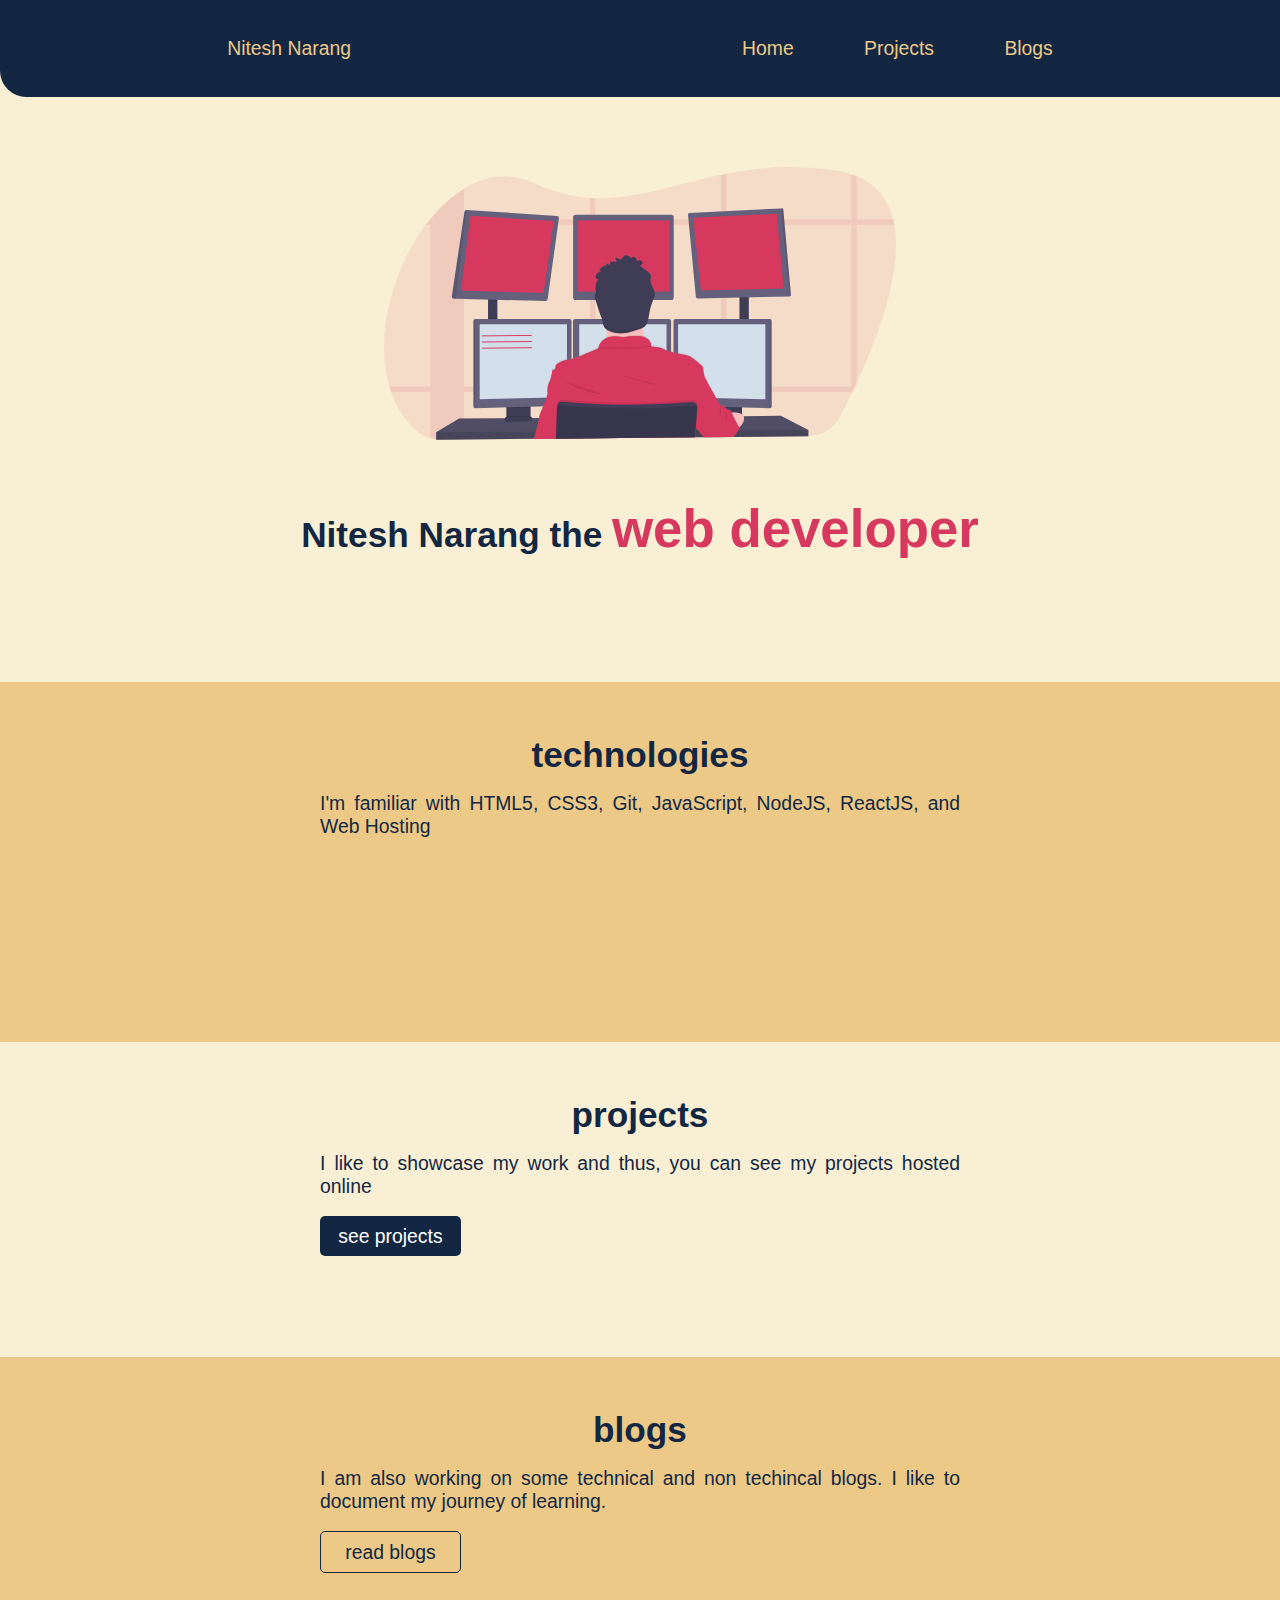
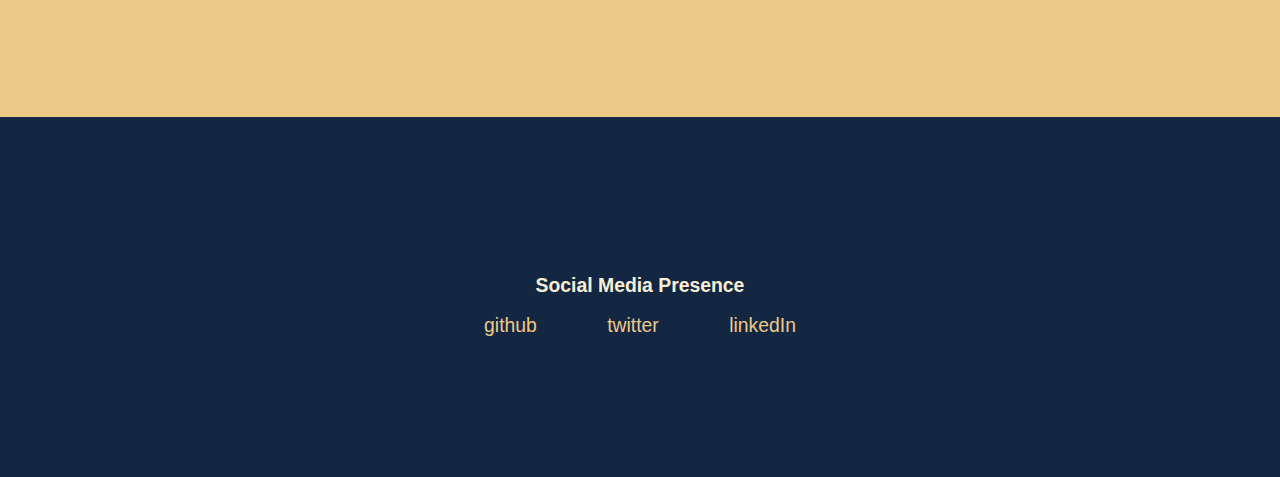
==== index.html @ affed8ef "initial commit" ====
<!DOCTYPE html>
<html lang="en">

<head>
    <meta charset="UTF-8">
    <meta name="viewport" content="width=device-width, initial-scale=1.0">
    <title>Nitesh Portfolio</title>
    <link rel="stylesheet" href="./styles/index.css">
</head>

<body>
    <header class="navbar">
        <nav class="navbar__wrapper">
            <a href="#" class="navbar__wrapper__brandName">Nitesh Narang</a>
            <ul class="navbar__wrapper__container">
                <li><a href="./index.html">Home</a></li>
                <li><a href="./projects.html">Projects</a></li>
                <li><a href="./blogs.html">Blogs</a></li>
            </ul>
        </nav>
    </header>

    <section class="hero">
        <div class="hero__wrapper">
            <img src="./images/hero.svg" alt="hero image here">
            <h2 class="hero__wrapper__heading">
                Nitesh Narang the
                <strong>web developer</strong>
            </h2>
        </div>
    </section>

    <main class="main">
        <div class="main__wrapper">
            <div class="main__wrapper__dark">
                <div class="main__wrapper__dark__center">
                    <h3>technologies</h3>
                    <p>I'm familiar with HTML5, CSS3, Git, JavaScript,
                        NodeJS, ReactJS, and Web Hosting</p>
                </div>
            </div>
            <div class="main__wrapper__light">
                <div class="main__wrapper__light__center">
                    <h3>projects</h3>
                    <p>I like to showcase my work and thus,
                        you can see my projects hosted online</p>
                    <a href="./projects.html" class="button button-primary">
                        see projects
                    </a>
                </div>
            </div>
            <div class="main__wrapper__dark">
                <div class="main__wrapper__dark__center">
                    <h3>blogs</h3>
                    <p>I am also working on some technical and non techincal blogs.
                        I like to document my journey of learning.</p>
                    <a href="./blogs.html" class="button button-secondary">
                        read blogs
                    </a>
                </div>
            </div>
        </div>
    </main>

    <footer class="footer">
        <div class="footer__wrapper">
            <h3>Social Media Presence</h3>
            <ul class="footer__wrapper__list">
                <li><a href="https://github.com/theniteshnarang" target="_blank">github</a></li>
                <li> <a href="https://twitter.com/theniteshnarang" target="_blank">twitter</a></li>
                <li> <a href="https://www.linkedin.com/in/nitesh-narang-72511295/" target="_blank">linkedIn</a></li>
            </ul>
        </div>
    </footer>
</body>

</html>
---- styles/index.css ----
* {
  margin: 0;
  padding: 0;
  -webkit-box-sizing: border-box;
          box-sizing: border-box;
  font-size: 1.1rem;
  font-family: "Montserrat", sans-serif;
  color: #132743;
  scroll-behavior: smooth;
  text-decoration: none;
  text-align: center;
}

body {
  background-color: #f8efd4;
}

.button {
  color: white;
  padding: 0.5rem 1rem;
  border-radius: 5px;
  display: block;
  max-width: 8rem;
  margin: 1rem 0;
}

.button-primary {
  background-color: #132743;
}

.button-primary:hover {
  color: #d7385e;
}

.button-secondary {
  color: #132743;
  border: 1px solid #132743;
}

.button-secondary:hover {
  background-color: #d7385e;
}

.navbar {
  background-color: #132743;
  padding: 0.2rem 0;
  border-bottom-left-radius: 1.5rem;
}

.navbar__wrapper {
  display: -webkit-box;
  display: -ms-flexbox;
  display: flex;
  height: 10vh;
  width: 70vw;
  margin: 0 auto;
  -webkit-box-pack: justify;
      -ms-flex-pack: justify;
          justify-content: space-between;
  -webkit-box-align: center;
      -ms-flex-align: center;
          align-items: center;
}

.navbar__wrapper__brandName {
  margin-left: 2rem;
  color: #edc988;
}

.navbar__wrapper__container {
  display: -webkit-box;
  display: -ms-flexbox;
  display: flex;
  list-style-type: none;
}

.navbar__wrapper__container li {
  margin: 0 2rem;
}

.navbar__wrapper__container li a {
  color: #edc988;
}

.navbar__wrapper__container li a:hover {
  color: #d7385e;
}

.hero__wrapper {
  padding: 4rem;
}

.hero__wrapper img {
  width: 40vw;
}

.hero__wrapper__heading {
  margin: 3rem;
  font-size: 2rem;
  color: #132743;
}

.hero__wrapper__heading strong {
  font-size: 3rem;
  color: #d7385e;
}

.main__wrapper__dark, .main__wrapper__light {
  padding: 2rem 0;
  height: 35vh;
}

.main__wrapper__dark h3, .main__wrapper__light h3 {
  font-size: 2rem;
  margin: 1rem 0;
}

.main__wrapper__dark__center, .main__wrapper__light__center {
  max-width: 50vw;
  margin: 0 auto;
}

.main__wrapper__dark__center p, .main__wrapper__light__center p {
  text-align: justify;
  margin: 1rem 0;
}

.main__wrapper__dark {
  height: 40vh;
  background-color: #edc988;
}

.footer__wrapper {
  background-color: #132743;
  height: 40vh;
  display: -webkit-box;
  display: -ms-flexbox;
  display: flex;
  -webkit-box-orient: vertical;
  -webkit-box-direction: normal;
      -ms-flex-direction: column;
          flex-direction: column;
  -webkit-box-pack: center;
      -ms-flex-pack: center;
          justify-content: center;
}

.footer__wrapper h3 {
  color: #f8efd4;
  margin: 1rem 0;
}

.footer__wrapper__list {
  display: -webkit-box;
  display: -ms-flexbox;
  display: flex;
  -webkit-box-pack: center;
      -ms-flex-pack: center;
          justify-content: center;
  color: #edc988;
}

.footer__wrapper__list li {
  margin: 0 2rem;
}

.footer__wrapper__list li a {
  color: #edc988;
}

.footer__wrapper__list li a:hover {
  color: #d7385e;
}
/*# sourceMappingURL=index.css.map */
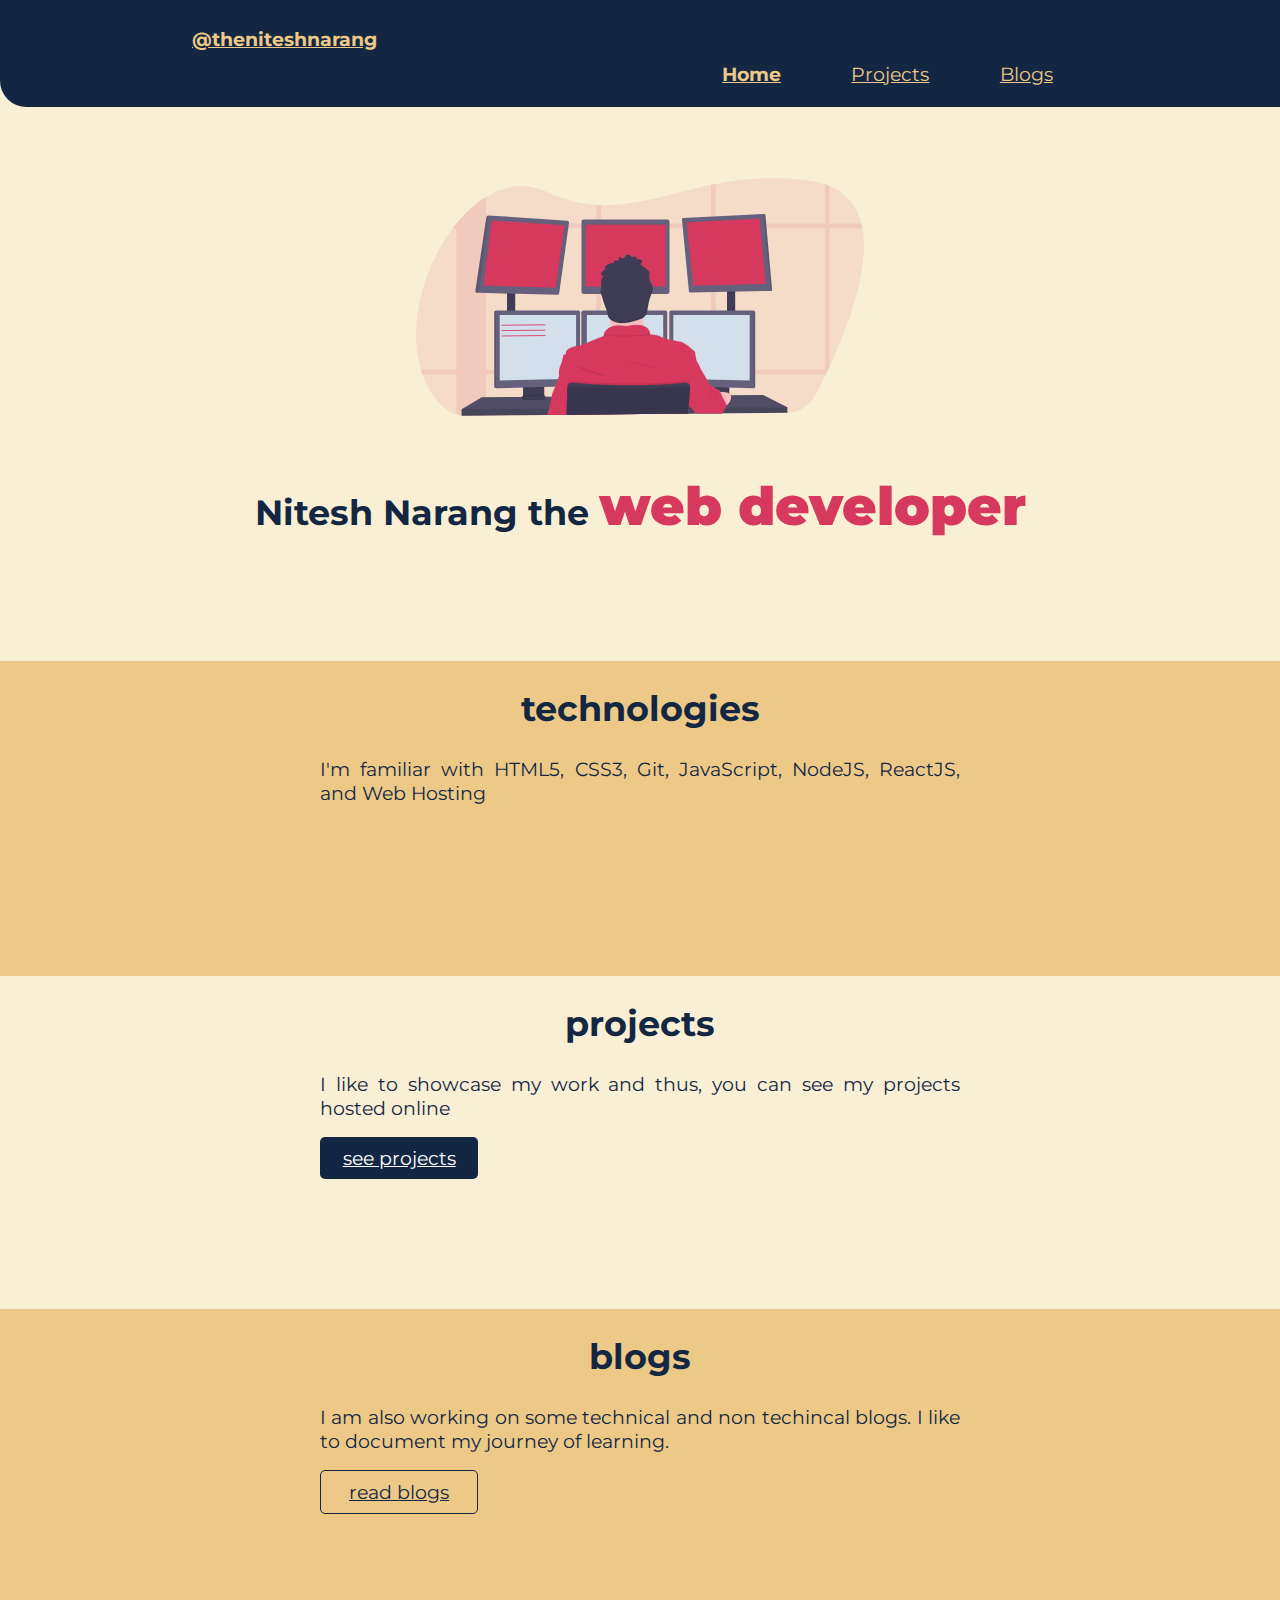
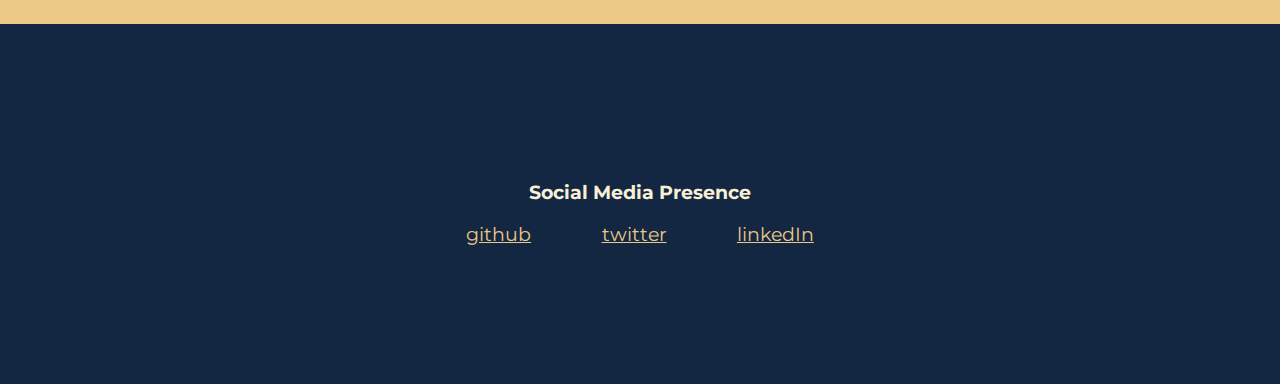
==== commit 6229bfa0: "fix:styling" ====
--- a/index.html
+++ b/index.html
@@ -11,9 +11,9 @@
 <body>
     <header class="navbar">
         <nav class="navbar__wrapper">
-            <a href="#" class="navbar__wrapper__brandName">Nitesh Narang</a>
+            <a href="#" class="navbar__wrapper__brandName">@theniteshnarang</a>
             <ul class="navbar__wrapper__container">
-                <li><a href="./index.html">Home</a></li>
+                <li class="active"><a href="./index.html">Home</a></li>
                 <li><a href="./projects.html">Projects</a></li>
                 <li><a href="./blogs.html">Blogs</a></li>
             </ul>
--- a/styles/index.css
+++ b/styles/index.css
@@ -1,3 +1,4 @@
+@import url("https://fonts.googleapis.com/css2?family=Montserrat:wght@400;600;700&display=swap");
 * {
   margin: 0;
   padding: 0;
@@ -7,7 +8,6 @@
   font-family: "Montserrat", sans-serif;
   color: #132743;
   scroll-behavior: smooth;
-  text-decoration: none;
   text-align: center;
 }
 
@@ -20,7 +20,7 @@
   padding: 0.5rem 1rem;
   border-radius: 5px;
   display: block;
-  max-width: 8rem;
+  max-width: 9rem;
   margin: 1rem 0;
 }
 
@@ -29,6 +29,10 @@
 }
 
 .button-primary:hover {
+  color: #d7385e;
+}
+
+.button-primary:focus {
   color: #d7385e;
 }
 
@@ -41,9 +45,13 @@
   background-color: #d7385e;
 }
 
+.active {
+  font-weight: bold;
+}
+
 .navbar {
   background-color: #132743;
-  padding: 0.2rem 0;
+  padding: 1rem 0;
   border-bottom-left-radius: 1.5rem;
 }
 
@@ -51,8 +59,8 @@
   display: -webkit-box;
   display: -ms-flexbox;
   display: flex;
-  height: 10vh;
-  width: 70vw;
+  height: 8vh;
+  max-width: 70vw;
   margin: 0 auto;
   -webkit-box-pack: justify;
       -ms-flex-pack: justify;
@@ -63,8 +71,10 @@
 }
 
 .navbar__wrapper__brandName {
-  margin-left: 2rem;
   color: #edc988;
+  font-weight: bold;
+  -webkit-transform: translateY(-15px);
+          transform: translateY(-15px);
 }
 
 .navbar__wrapper__container {
@@ -72,6 +82,8 @@
   display: -ms-flexbox;
   display: flex;
   list-style-type: none;
+  -webkit-transform: translateY(20px);
+          transform: translateY(20px);
 }
 
 .navbar__wrapper__container li {
@@ -87,15 +99,15 @@
 }
 
 .hero__wrapper {
-  padding: 4rem;
+  padding: 4rem 0;
 }
 
 .hero__wrapper img {
-  width: 40vw;
+  width: 35vw;
 }
 
 .hero__wrapper__heading {
-  margin: 3rem;
+  margin: 3rem 0;
   font-size: 2rem;
   color: #132743;
 }
@@ -106,13 +118,13 @@
 }
 
 .main__wrapper__dark, .main__wrapper__light {
-  padding: 2rem 0;
-  height: 35vh;
+  padding: 1.5rem 0;
+  height: 37vh;
 }
 
 .main__wrapper__dark h3, .main__wrapper__light h3 {
   font-size: 2rem;
-  margin: 1rem 0;
+  margin: 0 0 1rem 0;
 }
 
 .main__wrapper__dark__center, .main__wrapper__light__center {
@@ -122,11 +134,11 @@
 
 .main__wrapper__dark__center p, .main__wrapper__light__center p {
   text-align: justify;
-  margin: 1rem 0;
+  padding: 0.5rem 0 0 0;
 }
 
 .main__wrapper__dark {
-  height: 40vh;
+  height: 35vh;
   background-color: #edc988;
 }
 
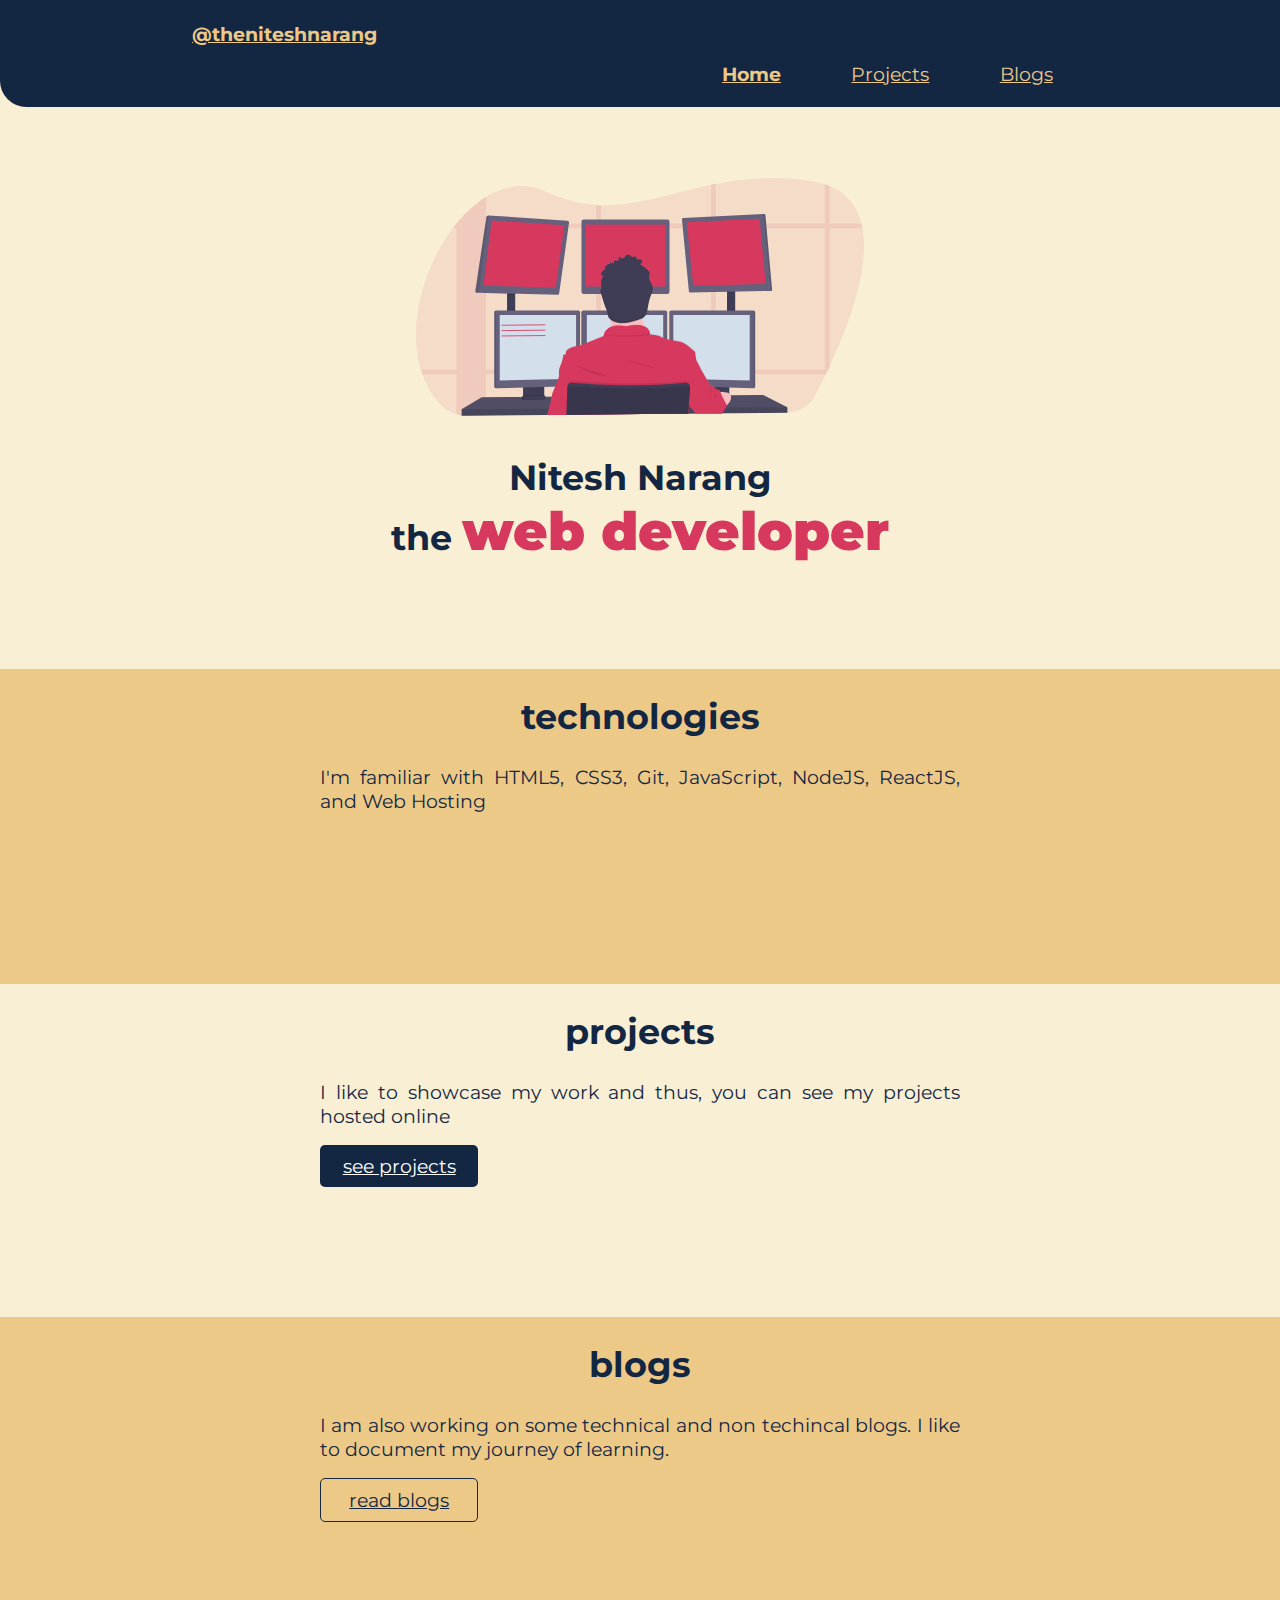
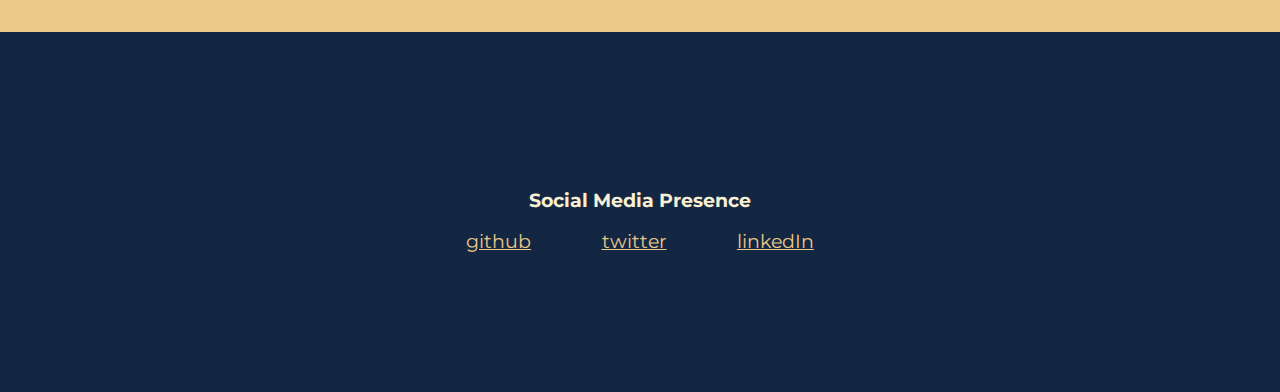
==== commit a9578938: "feat:add mobile responsive" ====
--- a/index.html
+++ b/index.html
@@ -24,7 +24,7 @@
         <div class="hero__wrapper">
             <img src="./images/hero.svg" alt="hero image here">
             <h2 class="hero__wrapper__heading">
-                Nitesh Narang the
+                Nitesh Narang <br>the
                 <strong>web developer</strong>
             </h2>
         </div>
--- a/styles/index.css
+++ b/styles/index.css
@@ -73,8 +73,8 @@
 .navbar__wrapper__brandName {
   color: #edc988;
   font-weight: bold;
-  -webkit-transform: translateY(-15px);
-          transform: translateY(-15px);
+  -webkit-transform: translateY(-20px);
+          transform: translateY(-20px);
 }
 
 .navbar__wrapper__container {
@@ -106,15 +106,45 @@
   width: 35vw;
 }
 
+@media only screen and (max-width: 768px) {
+  .hero__wrapper img {
+    width: 60vw;
+  }
+}
+
+@media only screen and (max-width: 400px) {
+  .hero__wrapper img {
+    width: 80vw;
+  }
+}
+
 .hero__wrapper__heading {
-  margin: 3rem 0;
+  margin: 2rem 0;
   font-size: 2rem;
   color: #132743;
 }
 
+@media only screen and (max-width: 510px) {
+  .hero__wrapper__heading {
+    font-size: 1.5rem;
+  }
+}
+
 .hero__wrapper__heading strong {
   font-size: 3rem;
   color: #d7385e;
+}
+
+@media only screen and (max-width: 510px) {
+  .hero__wrapper__heading strong {
+    font-size: 2rem;
+  }
+}
+
+@media only screen and (max-width: 400px) {
+  .hero__wrapper__heading strong {
+    font-size: 1.5rem;
+  }
 }
 
 .main__wrapper__dark, .main__wrapper__light {
@@ -122,6 +152,12 @@
   height: 37vh;
 }
 
+@media only screen and (max-width: 400px) {
+  .main__wrapper__dark, .main__wrapper__light {
+    height: 40vh;
+  }
+}
+
 .main__wrapper__dark h3, .main__wrapper__light h3 {
   font-size: 2rem;
   margin: 0 0 1rem 0;
@@ -137,9 +173,39 @@
   padding: 0.5rem 0 0 0;
 }
 
+@media only screen and (max-width: 768px) {
+  .main__wrapper__dark__center, .main__wrapper__light__center {
+    max-width: 70vw;
+  }
+}
+
+@media only screen and (max-width: 510px) {
+  .main__wrapper__dark__center, .main__wrapper__light__center {
+    max-width: 90vw;
+  }
+}
+
+@media only screen and (max-width: 400px) {
+  .main__wrapper__dark__center, .main__wrapper__light__center {
+    font-size: 0.8rem;
+  }
+}
+
 .main__wrapper__dark {
   height: 35vh;
   background-color: #edc988;
+}
+
+@media only screen and (max-width: 768px) {
+  .main__wrapper__dark {
+    height: 40vh;
+  }
+}
+
+@media only screen and (max-width: 400px) {
+  .main__wrapper__dark {
+    height: 45vh;
+  }
 }
 
 .footer__wrapper {
@@ -172,10 +238,25 @@
   color: #edc988;
 }
 
+@media only screen and (max-width: 400px) {
+  .footer__wrapper__list {
+    -webkit-box-orient: vertical;
+    -webkit-box-direction: normal;
+        -ms-flex-direction: column;
+            flex-direction: column;
+  }
+}
+
 .footer__wrapper__list li {
   margin: 0 2rem;
 }
 
+@media only screen and (max-width: 400px) {
+  .footer__wrapper__list li {
+    margin: 0.5rem;
+  }
+}
+
 .footer__wrapper__list li a {
   color: #edc988;
 }
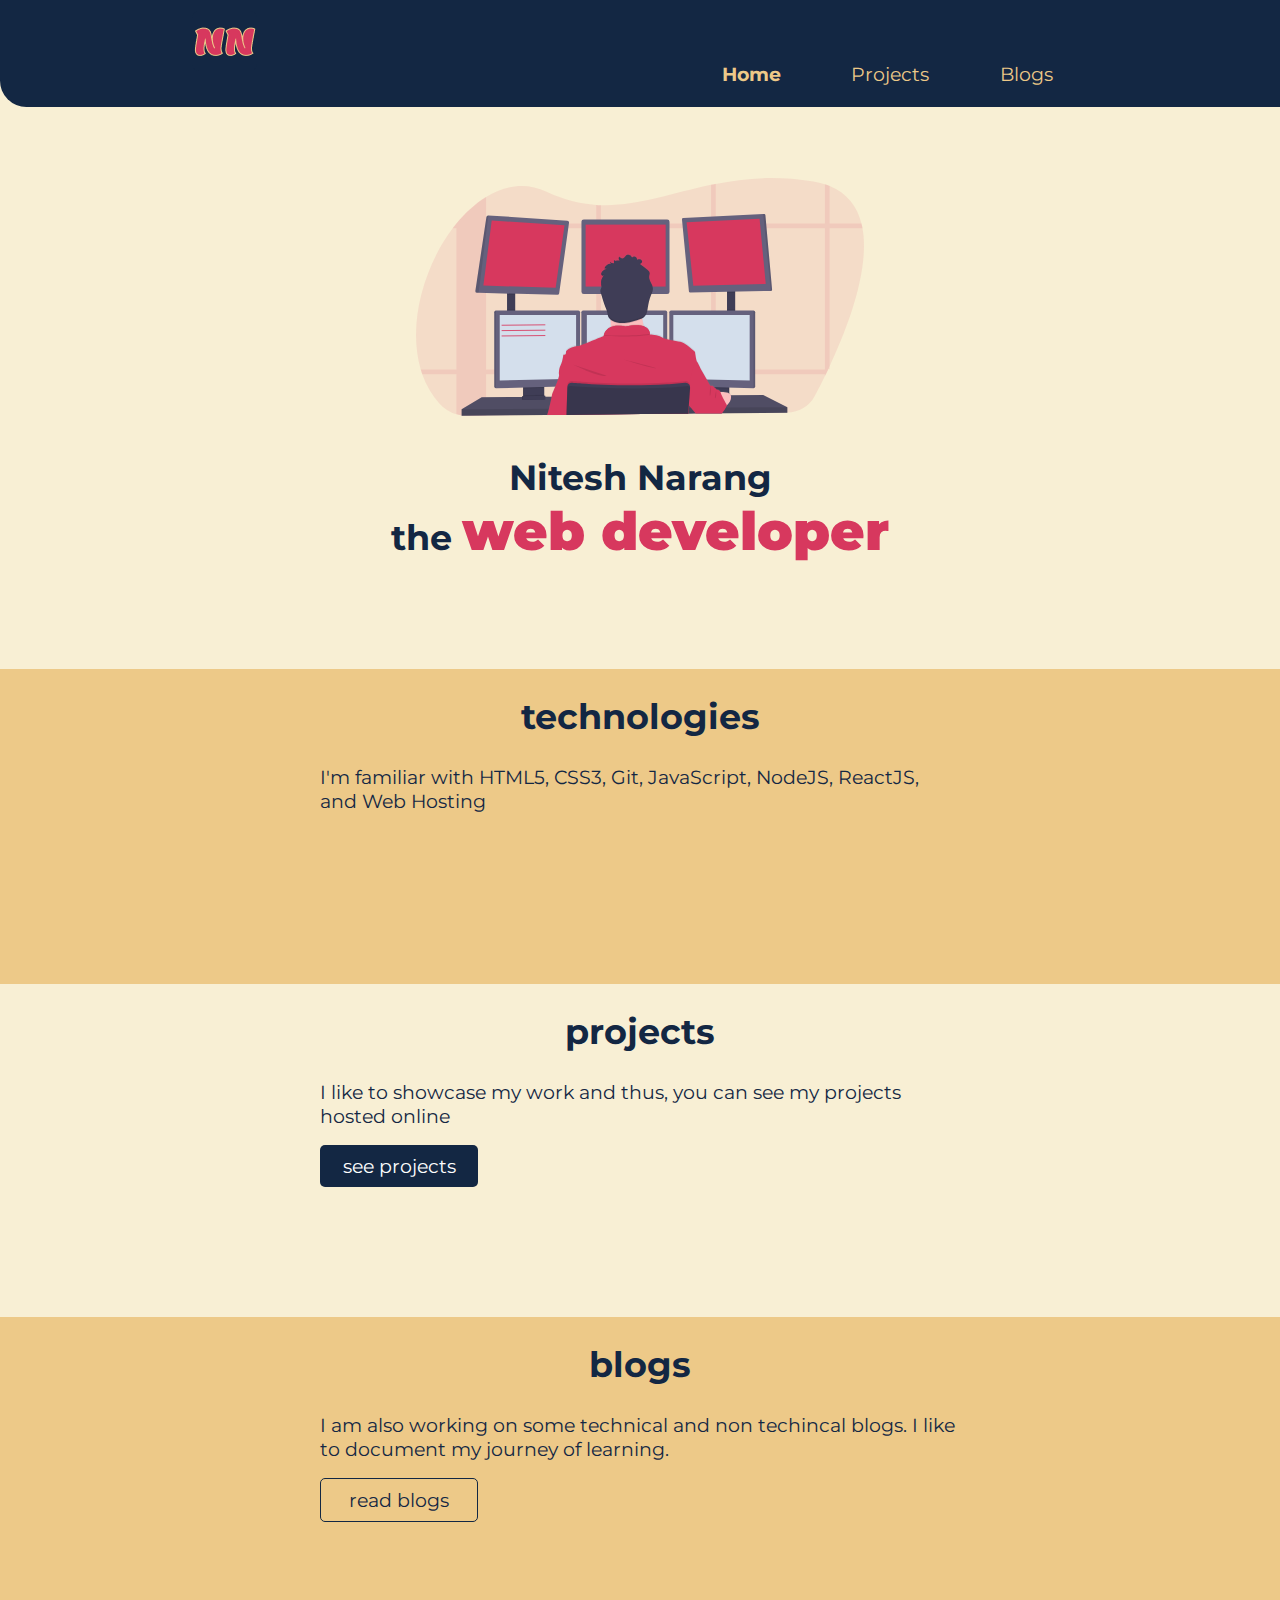
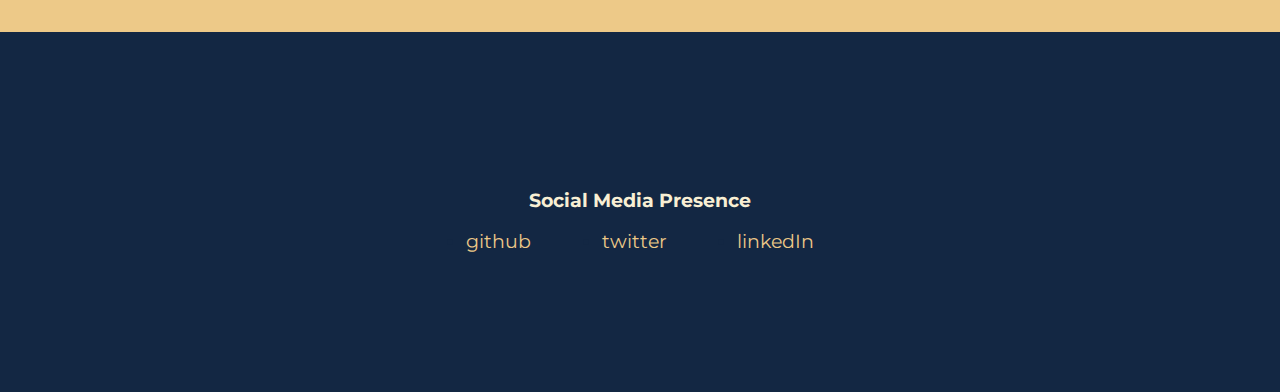
==== commit 2a9c857a: "style: added favicon and logo" ====
--- a/index.html
+++ b/index.html
@@ -5,13 +5,18 @@
     <meta charset="UTF-8">
     <meta name="viewport" content="width=device-width, initial-scale=1.0">
     <title>Nitesh Portfolio</title>
+    <link rel="apple-touch-icon" sizes="180x180" href="./images/favicon_io/apple-touch-icon.png">
+    <link rel="icon" type="image/png" sizes="32x32" href="./images/favicon_io/favicon-32x32.png">
+    <link rel="icon" type="image/png" sizes="16x16" href="./images/favicon_io/favicon-16x16.png">
     <link rel="stylesheet" href="./styles/index.css">
 </head>
 
 <body>
     <header class="navbar">
         <nav class="navbar__wrapper">
-            <a href="#" class="navbar__wrapper__brandName">@theniteshnarang</a>
+            <a href="./index.html" class="navbar__wrapper__brandName">
+                <img src="./images/favicon_io/favicon.png" alt="logo here">
+            </a>
             <ul class="navbar__wrapper__container">
                 <li class="active"><a href="./index.html">Home</a></li>
                 <li><a href="./projects.html">Projects</a></li>
@@ -35,15 +40,13 @@
             <div class="main__wrapper__dark">
                 <div class="main__wrapper__dark__center">
                     <h3>technologies</h3>
-                    <p>I'm familiar with HTML5, CSS3, Git, JavaScript,
-                        NodeJS, ReactJS, and Web Hosting</p>
+                    <p>I'm familiar with HTML5, CSS3, Git, JavaScript, NodeJS, ReactJS, and Web Hosting</p>
                 </div>
             </div>
             <div class="main__wrapper__light">
                 <div class="main__wrapper__light__center">
                     <h3>projects</h3>
-                    <p>I like to showcase my work and thus,
-                        you can see my projects hosted online</p>
+                    <p>I like to showcase my work and thus, you can see my projects hosted online</p>
                     <a href="./projects.html" class="button button-primary">
                         see projects
                     </a>
@@ -52,8 +55,7 @@
             <div class="main__wrapper__dark">
                 <div class="main__wrapper__dark__center">
                     <h3>blogs</h3>
-                    <p>I am also working on some technical and non techincal blogs.
-                        I like to document my journey of learning.</p>
+                    <p>I am also working on some technical and non techincal blogs. I like to document my journey of learning.</p>
                     <a href="./blogs.html" class="button button-secondary">
                         read blogs
                     </a>
--- a/styles/index.css
+++ b/styles/index.css
@@ -7,6 +7,7 @@
   font-size: 1.1rem;
   font-family: "Montserrat", sans-serif;
   color: #132743;
+  text-decoration: none;
   scroll-behavior: smooth;
   text-align: center;
 }
@@ -51,7 +52,7 @@
 
 .navbar {
   background-color: #132743;
-  padding: 1rem 0;
+  padding: 1rem;
   border-bottom-left-radius: 1.5rem;
 }
 
@@ -70,11 +71,45 @@
           align-items: center;
 }
 
-.navbar__wrapper__brandName {
-  color: #edc988;
-  font-weight: bold;
-  -webkit-transform: translateY(-20px);
-          transform: translateY(-20px);
+@media only screen and (max-width: 768px) {
+  .navbar__wrapper {
+    max-width: 95vw;
+    margin: 0 1rem;
+  }
+}
+
+@media only screen and (max-width: 510px) {
+  .navbar__wrapper {
+    height: 10vh;
+  }
+}
+
+@media only screen and (max-width: 425px) {
+  .navbar__wrapper {
+    -webkit-box-pack: center;
+        -ms-flex-pack: center;
+            justify-content: center;
+  }
+}
+
+.navbar__wrapper__brandName img {
+  -webkit-transform: translateY(-10px);
+          transform: translateY(-10px);
+}
+
+@media only screen and (max-width: 510px) {
+  .navbar__wrapper__brandName img {
+    width: 60px;
+    -webkit-transform: translate(0, -20px);
+            transform: translate(0, -20px);
+  }
+}
+
+@media only screen and (max-width: 425px) {
+  .navbar__wrapper__brandName img {
+    -webkit-transform: translate(0px, -25px);
+            transform: translate(0px, -25px);
+  }
 }
 
 .navbar__wrapper__container {
@@ -86,14 +121,33 @@
           transform: translateY(20px);
 }
 
+@media only screen and (max-width: 425px) {
+  .navbar__wrapper__container {
+    -webkit-transform: translate(-5px, 25px);
+            transform: translate(-5px, 25px);
+  }
+}
+
 .navbar__wrapper__container li {
   margin: 0 2rem;
 }
 
+@media only screen and (max-width: 768px) {
+  .navbar__wrapper__container li {
+    margin: 0 1rem;
+  }
+}
+
 .navbar__wrapper__container li a {
   color: #edc988;
 }
 
+@media only screen and (max-width: 510px) {
+  .navbar__wrapper__container li a {
+    font-size: 0.8rem;
+  }
+}
+
 .navbar__wrapper__container li a:hover {
   color: #d7385e;
 }
@@ -112,7 +166,7 @@
   }
 }
 
-@media only screen and (max-width: 400px) {
+@media only screen and (max-width: 425px) {
   .hero__wrapper img {
     width: 80vw;
   }
@@ -141,18 +195,12 @@
   }
 }
 
-@media only screen and (max-width: 400px) {
-  .hero__wrapper__heading strong {
-    font-size: 1.5rem;
-  }
-}
-
 .main__wrapper__dark, .main__wrapper__light {
   padding: 1.5rem 0;
   height: 37vh;
 }
 
-@media only screen and (max-width: 400px) {
+@media only screen and (max-width: 425px) {
   .main__wrapper__dark, .main__wrapper__light {
     height: 40vh;
   }
@@ -169,7 +217,7 @@
 }
 
 .main__wrapper__dark__center p, .main__wrapper__light__center p {
-  text-align: justify;
+  text-align: left;
   padding: 0.5rem 0 0 0;
 }
 
@@ -181,11 +229,11 @@
 
 @media only screen and (max-width: 510px) {
   .main__wrapper__dark__center, .main__wrapper__light__center {
-    max-width: 90vw;
-  }
-}
-
-@media only screen and (max-width: 400px) {
+    max-width: 80vw;
+  }
+}
+
+@media only screen and (max-width: 425px) {
   .main__wrapper__dark__center, .main__wrapper__light__center {
     font-size: 0.8rem;
   }
@@ -202,7 +250,7 @@
   }
 }
 
-@media only screen and (max-width: 400px) {
+@media only screen and (max-width: 425px) {
   .main__wrapper__dark {
     height: 45vh;
   }
@@ -238,7 +286,7 @@
   color: #edc988;
 }
 
-@media only screen and (max-width: 400px) {
+@media only screen and (max-width: 425px) {
   .footer__wrapper__list {
     -webkit-box-orient: vertical;
     -webkit-box-direction: normal;
@@ -251,7 +299,7 @@
   margin: 0 2rem;
 }
 
-@media only screen and (max-width: 400px) {
+@media only screen and (max-width: 425px) {
   .footer__wrapper__list li {
     margin: 0.5rem;
   }
